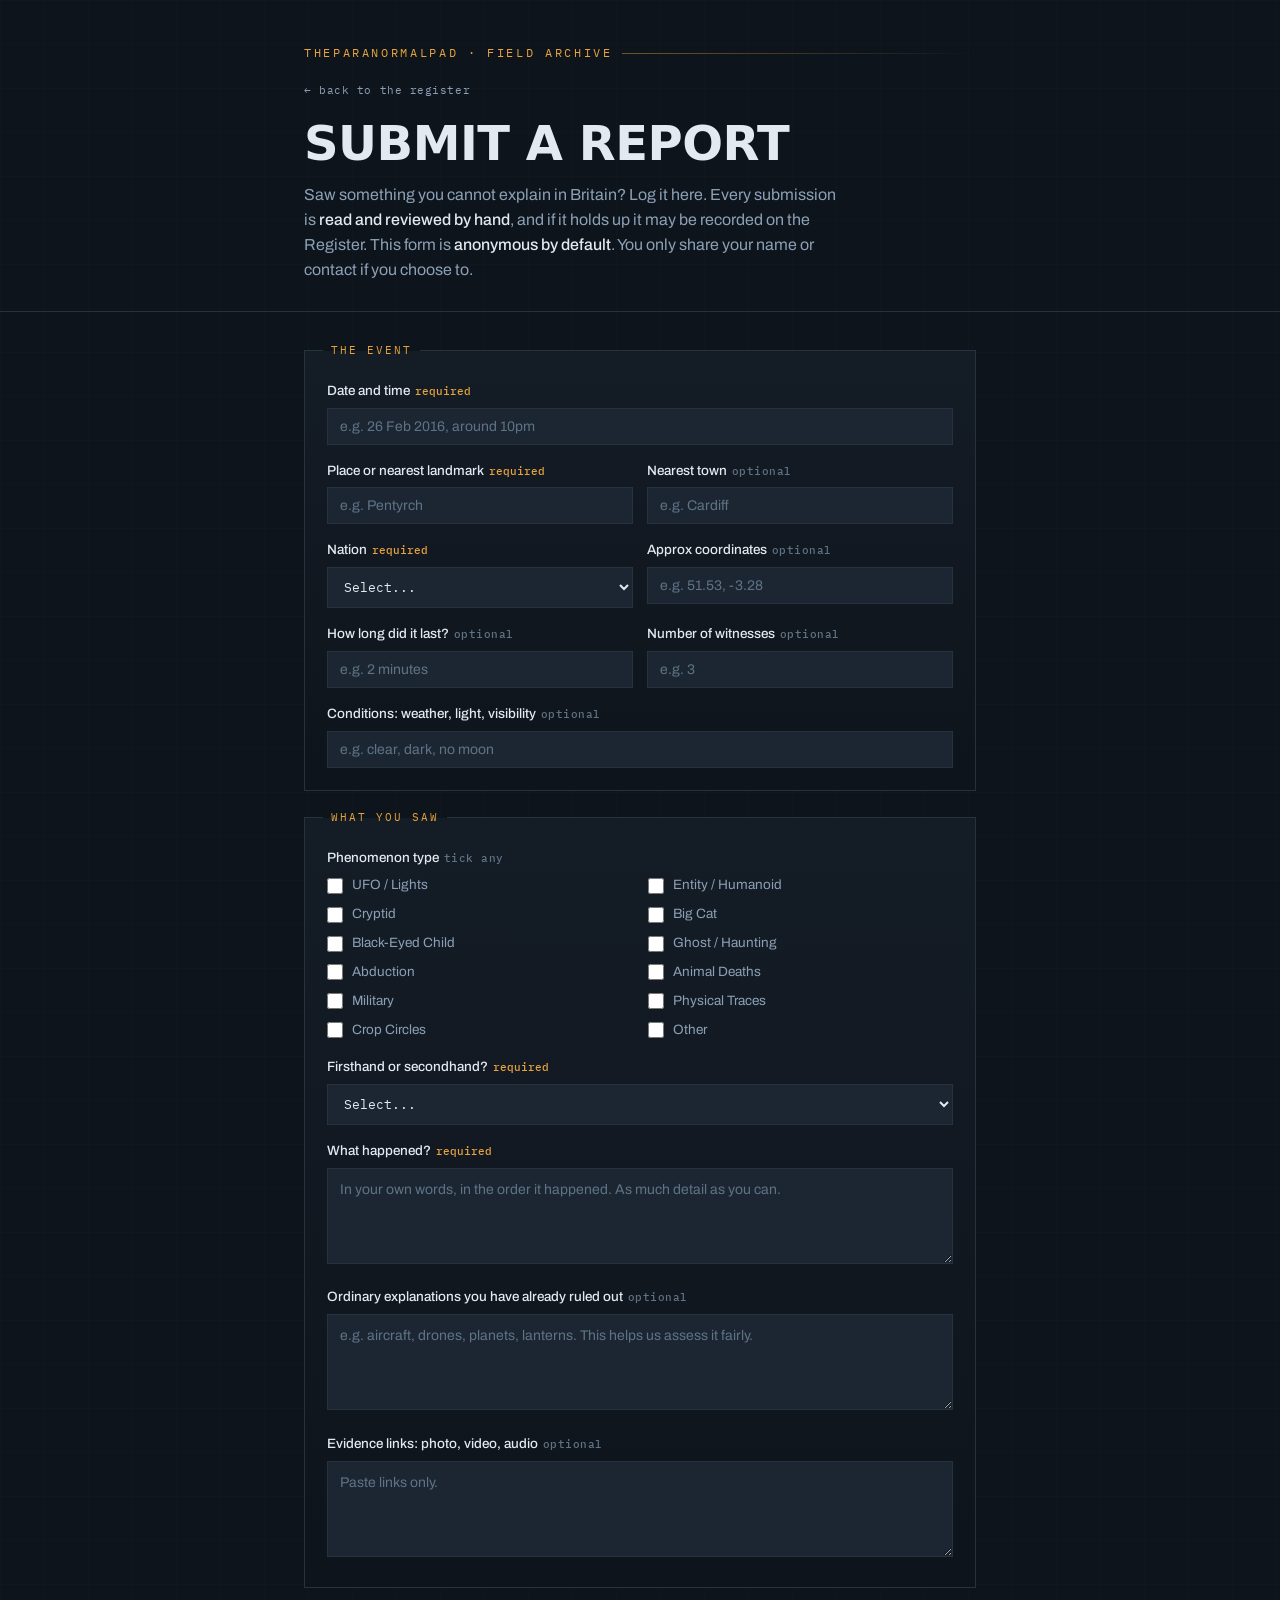
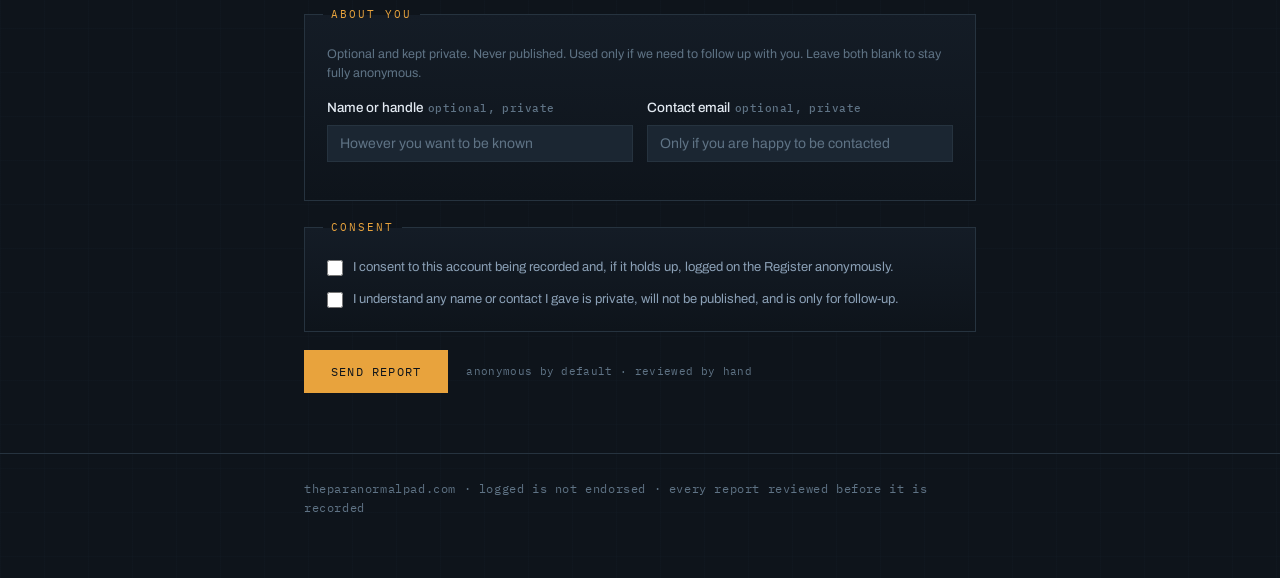
==== report.html @ 00988fc0 "Add public report intake form (report.html) Standalone Web3Forms-backed submission form matching the" ====
<!DOCTYPE html>
<html lang="en-GB">
<head>
<meta charset="UTF-8" />
<meta name="viewport" content="width=device-width, initial-scale=1.0" />
<title>Submit a Report · The British Hotspot Register</title>
<meta name="description" content="Report a British high-strangeness sighting or experience. Anonymous by default, reviewed by hand." />
<link rel="preconnect" href="https://fonts.googleapis.com" />
<link rel="preconnect" href="https://fonts.gstatic.com" crossorigin />
<link href="https://fonts.googleapis.com/css2?family=Archivo:wght@400;500;600&family=Archivo+Expanded:wght@600;700;800&family=IBM+Plex+Mono:wght@400;500&display=swap" rel="stylesheet" />
<style>
  :root{
    --ink:#0e141b; --ink-2:#141c26; --ink-3:#1b2632;
    --line:#26333f; --line-2:#33475a;
    --haze:#8ba0b6; --haze-dim:#5f7385; --paper:#e2e9f1;
    --amber:#e8a33d; --amber-soft:rgba(232,163,61,0.14); --amber-line:rgba(232,163,61,0.45);
    --err:#e06d5a;
    --disp:"Archivo Expanded",system-ui,sans-serif;
    --body:"Archivo",system-ui,sans-serif;
    --mono:"IBM Plex Mono",ui-monospace,monospace;
  }
  *{box-sizing:border-box;margin:0;padding:0}
  body{
    background:var(--ink);color:var(--paper);font-family:var(--body);font-size:16px;line-height:1.55;
    -webkit-font-smoothing:antialiased;
    background-image:linear-gradient(rgba(51,71,90,0.05) 1px,transparent 1px),linear-gradient(90deg,rgba(51,71,90,0.05) 1px,transparent 1px);
    background-size:44px 44px;
  }
  .wrap{max-width:720px;margin:0 auto;padding:0 24px}

  header{border-bottom:1px solid var(--line);padding:44px 0 28px}
  .eyebrow{font-family:var(--mono);font-size:12px;letter-spacing:0.22em;text-transform:uppercase;color:var(--amber);display:flex;gap:10px;align-items:center}
  .eyebrow::after{content:"";height:1px;flex:1;background:linear-gradient(90deg,var(--amber-line),transparent)}
  .back{font-family:var(--mono);font-size:11px;color:var(--haze);text-decoration:none;letter-spacing:0.05em}
  .back:hover{color:var(--amber)}
  h1{font-family:var(--disp);font-weight:800;font-size:clamp(1.9rem,5vw,3rem);line-height:1;letter-spacing:-0.01em;margin:18px 0 0;text-transform:uppercase}
  .lede{color:var(--haze);max-width:60ch;margin-top:16px}
  .lede b{color:var(--paper);font-weight:500}

  form{padding:30px 0 60px}
  fieldset{border:1px solid var(--line);background:linear-gradient(180deg,var(--ink-2),var(--ink));padding:22px;margin-bottom:18px}
  legend{font-family:var(--mono);font-size:11px;letter-spacing:0.18em;text-transform:uppercase;color:var(--amber);padding:0 8px;margin-left:-4px}
  .fnote{color:var(--haze-dim);font-size:12.5px;margin-bottom:16px;line-height:1.5}

  .field{margin-bottom:16px}
  .field:last-child{margin-bottom:0}
  label.q{display:block;font-size:13.5px;color:var(--paper);margin-bottom:6px;font-weight:500}
  label.q .req{color:var(--amber);font-family:var(--mono);font-size:11px;margin-left:5px}
  label.q .opt{color:var(--haze-dim);font-family:var(--mono);font-size:11px;margin-left:5px;letter-spacing:0.04em}

  input[type=text],input[type=email],select,textarea{
    width:100%;background:var(--ink-3);border:1px solid var(--line);color:var(--paper);
    font-family:var(--body);font-size:14px;padding:10px 12px;
  }
  textarea{resize:vertical;min-height:96px;line-height:1.55}
  input:focus,select:focus,textarea:focus{outline:none;border-color:var(--amber-line)}
  input::placeholder,textarea::placeholder{color:var(--haze-dim)}
  select{font-family:var(--mono);font-size:13px;cursor:pointer}

  .row{display:grid;grid-template-columns:1fr 1fr;gap:14px}
  @media (max-width:560px){.row{grid-template-columns:1fr}}

  .checks{display:grid;grid-template-columns:1fr 1fr;gap:8px 16px}
  @media (max-width:560px){.checks{grid-template-columns:1fr}}
  .check{display:flex;align-items:center;gap:9px;font-size:13.5px;color:var(--haze);cursor:pointer}
  .check input{width:16px;height:16px;accent-color:var(--amber);flex:none;cursor:pointer}

  .consent{display:flex;align-items:flex-start;gap:10px;font-size:13px;color:var(--haze);cursor:pointer;margin-bottom:12px;line-height:1.5}
  .consent:last-child{margin-bottom:0}
  .consent input{width:16px;height:16px;accent-color:var(--amber);flex:none;margin-top:2px;cursor:pointer}

  .hp{position:absolute;left:-9999px;opacity:0;height:0;overflow:hidden}

  .actions{display:flex;align-items:center;gap:18px;margin-top:8px}
  button{
    font-family:var(--mono);font-size:12px;letter-spacing:0.1em;text-transform:uppercase;
    color:var(--ink);background:var(--amber);border:1px solid var(--amber);
    padding:13px 26px;cursor:pointer;transition:opacity .15s;
  }
  button:hover{opacity:0.9}
  button:disabled{opacity:0.5;cursor:default}
  button:focus-visible{outline:2px solid var(--paper);outline-offset:2px}
  .privacy-line{font-family:var(--mono);font-size:11px;color:var(--haze-dim);letter-spacing:0.03em}

  .banner{padding:16px 18px;border:1px solid var(--line);margin-bottom:18px;font-size:14px;display:none}
  .banner.show{display:block}
  .banner.ok{border-color:var(--amber-line);background:var(--amber-soft);color:var(--paper)}
  .banner.bad{border-color:var(--err);color:var(--err)}
  .banner b{font-family:var(--disp);text-transform:uppercase;font-size:1.1rem;display:block;margin-bottom:4px;letter-spacing:-0.01em}

  footer{border-top:1px solid var(--line);padding:26px 0 60px;color:var(--haze-dim);font-size:12px;font-family:var(--mono);letter-spacing:0.05em}

  @media (prefers-reduced-motion:reduce){*{transition:none!important}}
</style>
</head>
<body>

<header>
  <div class="wrap">
    <div class="eyebrow">theparanormalpad · field archive</div>
    <div style="margin-top:14px"><a class="back" href="index.html">&#8592; back to the register</a></div>
    <h1>Submit a Report</h1>
    <p class="lede">Saw something you cannot explain in Britain? Log it here. Every submission is <b>read and reviewed by hand</b>, and if it holds up it may be recorded on the Register. This form is <b>anonymous by default</b>. You only share your name or contact if you choose to.</p>
  </div>
</header>

<div class="wrap">
  <div class="banner ok" id="ok"><b>Report received</b>Thank you. We review every submission by hand. If it is logged, you will find it on the Register. Nothing you sent is published without your consent.</div>
  <div class="banner bad" id="bad"><b>That did not send</b>Something went wrong. Please try again in a moment. If it keeps failing, the form may not be configured yet.</div>

  <form id="reportForm">
    <!-- Web3Forms hidden fields. Replace the access key with your own from web3forms.com -->
    <input type="hidden" name="access_key" value="0c4ab822-c9b4-4d9a-98ac-d7bcf8a784dd" />
    <input type="hidden" name="subject" value="New report - British Hotspot Register" />
    <input type="hidden" name="from_name" value="Hotspot Register intake" />
    <!-- honeypot: bots fill this, humans never see it -->
    <label class="hp">Leave this empty <input type="checkbox" name="botcheck" tabindex="-1" autocomplete="off" /></label>

    <fieldset>
      <legend>The event</legend>
      <div class="field">
        <label class="q" for="datetime">Date and time<span class="req">required</span></label>
        <input type="text" id="datetime" name="Date and time" placeholder="e.g. 26 Feb 2016, around 10pm" required />
      </div>
      <div class="row">
        <div class="field">
          <label class="q" for="place">Place or nearest landmark<span class="req">required</span></label>
          <input type="text" id="place" name="Place" placeholder="e.g. Pentyrch" required />
        </div>
        <div class="field">
          <label class="q" for="town">Nearest town<span class="opt">optional</span></label>
          <input type="text" id="town" name="Nearest town" placeholder="e.g. Cardiff" />
        </div>
      </div>
      <div class="row">
        <div class="field">
          <label class="q" for="nation">Nation<span class="req">required</span></label>
          <select id="nation" name="Nation" required>
            <option value="">Select...</option>
            <option>England</option><option>Scotland</option><option>Wales</option>
            <option>Northern Ireland</option><option>Other / at sea</option>
          </select>
        </div>
        <div class="field">
          <label class="q" for="coords">Approx coordinates<span class="opt">optional</span></label>
          <input type="text" id="coords" name="Coordinates" placeholder="e.g. 51.53, -3.28" />
        </div>
      </div>
      <div class="row">
        <div class="field">
          <label class="q" for="duration">How long did it last?<span class="opt">optional</span></label>
          <input type="text" id="duration" name="Duration" placeholder="e.g. 2 minutes" />
        </div>
        <div class="field">
          <label class="q" for="witnesses">Number of witnesses<span class="opt">optional</span></label>
          <input type="text" id="witnesses" name="Witnesses" placeholder="e.g. 3" />
        </div>
      </div>
      <div class="field">
        <label class="q" for="conditions">Conditions: weather, light, visibility<span class="opt">optional</span></label>
        <input type="text" id="conditions" name="Conditions" placeholder="e.g. clear, dark, no moon" />
      </div>
    </fieldset>

    <fieldset>
      <legend>What you saw</legend>
      <div class="field">
        <label class="q">Phenomenon type<span class="opt">tick any</span></label>
        <div class="checks">
          <label class="check"><input type="checkbox" name="phenomena" value="UFO / Lights" /> UFO / Lights</label>
          <label class="check"><input type="checkbox" name="phenomena" value="Entity / Humanoid" /> Entity / Humanoid</label>
          <label class="check"><input type="checkbox" name="phenomena" value="Cryptid" /> Cryptid</label>
          <label class="check"><input type="checkbox" name="phenomena" value="Big Cat" /> Big Cat</label>
          <label class="check"><input type="checkbox" name="phenomena" value="Black-Eyed Child" /> Black-Eyed Child</label>
          <label class="check"><input type="checkbox" name="phenomena" value="Ghost / Haunting" /> Ghost / Haunting</label>
          <label class="check"><input type="checkbox" name="phenomena" value="Abduction" /> Abduction</label>
          <label class="check"><input type="checkbox" name="phenomena" value="Animal Deaths" /> Animal Deaths</label>
          <label class="check"><input type="checkbox" name="phenomena" value="Military" /> Military</label>
          <label class="check"><input type="checkbox" name="phenomena" value="Physical Traces" /> Physical Traces</label>
          <label class="check"><input type="checkbox" name="phenomena" value="Crop Circles" /> Crop Circles</label>
          <label class="check"><input type="checkbox" name="phenomena" value="Other" /> Other</label>
        </div>
      </div>
      <div class="field">
        <label class="q" for="account_type">Firsthand or secondhand?<span class="req">required</span></label>
        <select id="account_type" name="Account type" required>
          <option value="">Select...</option>
          <option>Firsthand (I witnessed it)</option>
          <option>Secondhand (I heard or read it)</option>
          <option>Historical</option>
        </select>
      </div>
      <div class="field">
        <label class="q" for="account">What happened?<span class="req">required</span></label>
        <textarea id="account" name="Account" placeholder="In your own words, in the order it happened. As much detail as you can." required></textarea>
      </div>
      <div class="field">
        <label class="q" for="ruledout">Ordinary explanations you have already ruled out<span class="opt">optional</span></label>
        <textarea id="ruledout" name="Ruled out" placeholder="e.g. aircraft, drones, planets, lanterns. This helps us assess it fairly."></textarea>
      </div>
      <div class="field">
        <label class="q" for="evidence">Evidence links: photo, video, audio<span class="opt">optional</span></label>
        <textarea id="evidence" name="Evidence" placeholder="Paste links only."></textarea>
      </div>
    </fieldset>

    <fieldset>
      <legend>About you</legend>
      <p class="fnote">Optional and kept private. Never published. Used only if we need to follow up with you. Leave both blank to stay fully anonymous.</p>
      <div class="row">
        <div class="field">
          <label class="q" for="name">Name or handle<span class="opt">optional, private</span></label>
          <input type="text" id="name" name="Name or handle" placeholder="However you want to be known" />
        </div>
        <div class="field">
          <label class="q" for="email">Contact email<span class="opt">optional, private</span></label>
          <input type="email" id="email" name="Contact email" placeholder="Only if you are happy to be contacted" />
        </div>
      </div>
    </fieldset>

    <fieldset>
      <legend>Consent</legend>
      <label class="consent"><input type="checkbox" name="Consent to log" value="Yes" required /> I consent to this account being recorded and, if it holds up, logged on the Register anonymously.</label>
      <label class="consent"><input type="checkbox" name="Understands private" value="Yes" required /> I understand any name or contact I gave is private, will not be published, and is only for follow-up.</label>
    </fieldset>

    <div class="actions">
      <button type="submit" id="submitBtn">Send report</button>
      <span class="privacy-line">anonymous by default · reviewed by hand</span>
    </div>
  </form>
</div>

<footer>
  <div class="wrap">theparanormalpad.com · logged is not endorsed · every report reviewed before it is recorded</div>
</footer>

<script>
const form = document.getElementById("reportForm");
const ok = document.getElementById("ok");
const bad = document.getElementById("bad");
const btn = document.getElementById("submitBtn");

form.addEventListener("submit", async (e)=>{
  e.preventDefault();
  ok.classList.remove("show"); bad.classList.remove("show");

  // build a clean JSON payload; join the phenomena checkboxes into one readable line
  const fd = new FormData(form);
  const phenomena = fd.getAll("phenomena");
  const payload = {};
  for (const [k,v] of fd.entries()){ if(k!=="phenomena") payload[k]=v; }
  payload["Phenomena"] = phenomena.length ? phenomena.join(", ") : "(none ticked)";

  btn.disabled = true; btn.textContent = "Sending...";
  try{
    const res = await fetch("https://api.web3forms.com/submit",{
      method:"POST",
      headers:{ "Content-Type":"application/json", "Accept":"application/json" },
      body: JSON.stringify(payload)
    });
    const data = await res.json();
    if(data.success){
      form.style.display = "none";
      ok.classList.add("show");
      ok.scrollIntoView({behavior:"smooth", block:"center"});
    } else {
      throw new Error(data.message || "failed");
    }
  } catch(err){
    bad.classList.add("show");
    bad.scrollIntoView({behavior:"smooth", block:"center"});
    btn.disabled = false; btn.textContent = "Send report";
  }
});
</script>
</body>
</html>
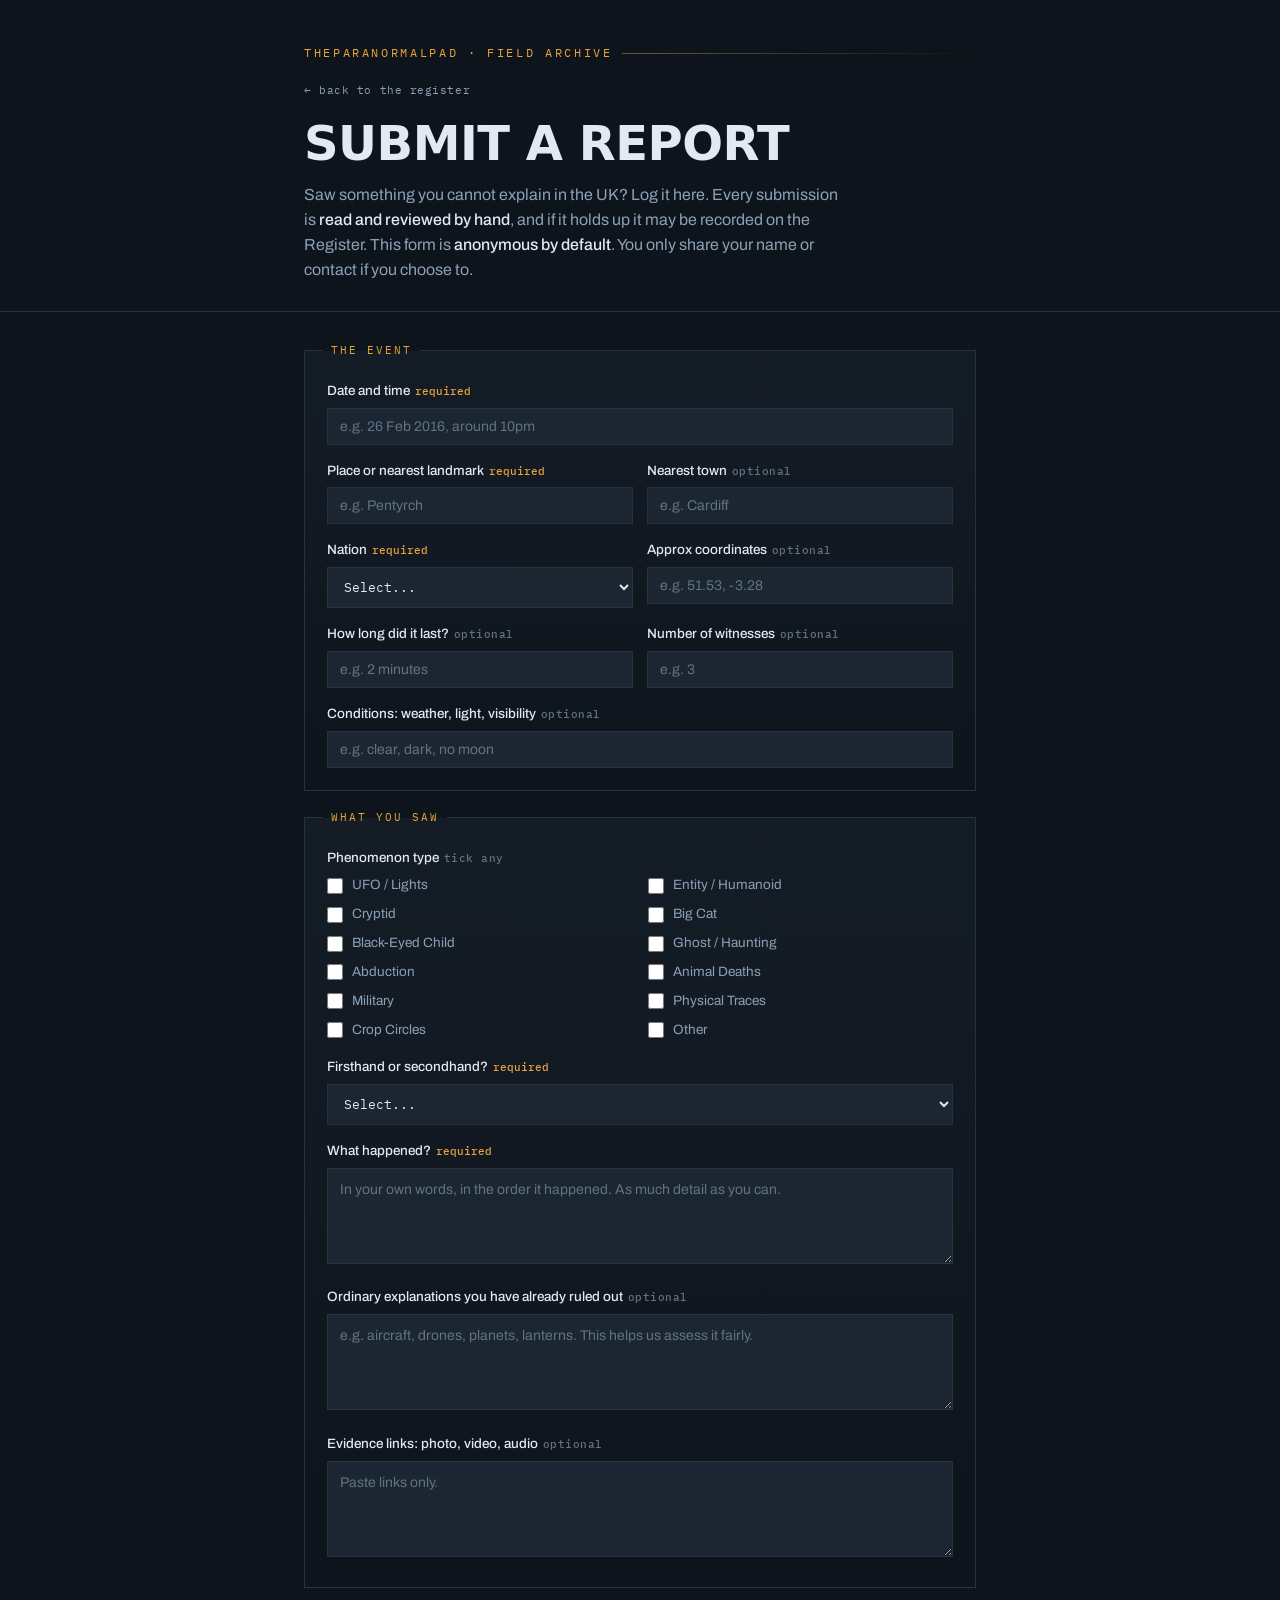
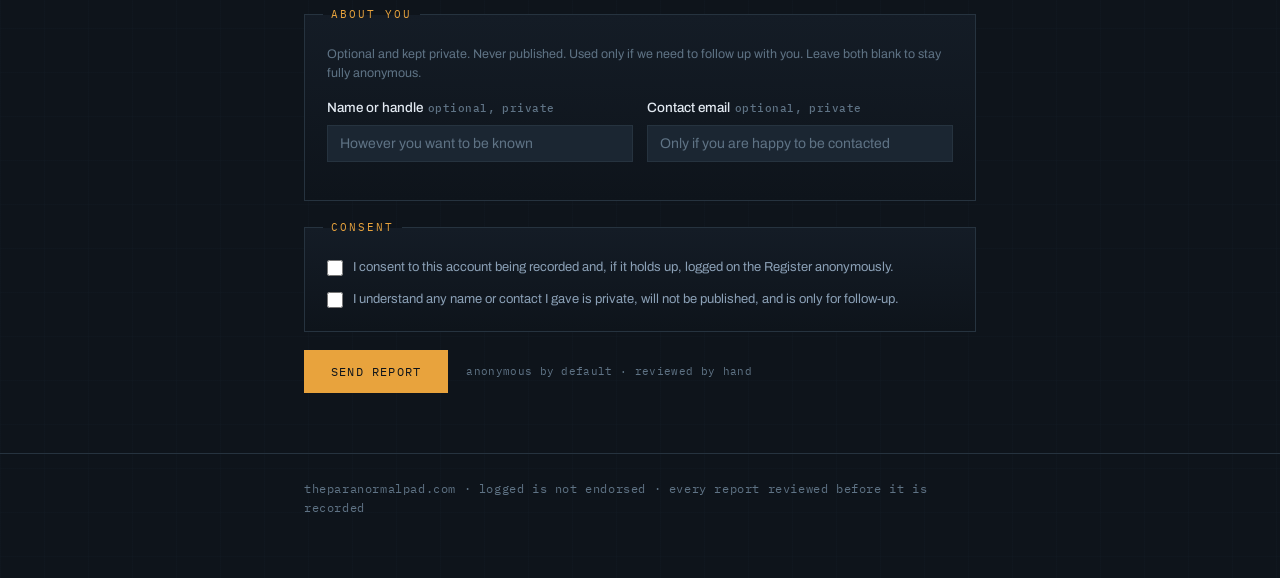
==== commit aad018d0: "Rebrand: The British Hotspot Register -> The UK Hotspot Register Renames the project across every fi" ====
--- a/report.html
+++ b/report.html
@@ -3,8 +3,8 @@
 <head>
 <meta charset="UTF-8" />
 <meta name="viewport" content="width=device-width, initial-scale=1.0" />
-<title>Submit a Report · The British Hotspot Register</title>
-<meta name="description" content="Report a British high-strangeness sighting or experience. Anonymous by default, reviewed by hand." />
+<title>Submit a Report · The UK Hotspot Register</title>
+<meta name="description" content="Report a UK high-strangeness sighting or experience. Anonymous by default, reviewed by hand." />
 <link rel="preconnect" href="https://fonts.googleapis.com" />
 <link rel="preconnect" href="https://fonts.gstatic.com" crossorigin />
 <link href="https://fonts.googleapis.com/css2?family=Archivo:wght@400;500;600&family=Archivo+Expanded:wght@600;700;800&family=IBM+Plex+Mono:wght@400;500&display=swap" rel="stylesheet" />
@@ -100,7 +100,7 @@
     <div class="eyebrow">theparanormalpad · field archive</div>
     <div style="margin-top:14px"><a class="back" href="index.html">&#8592; back to the register</a></div>
     <h1>Submit a Report</h1>
-    <p class="lede">Saw something you cannot explain in Britain? Log it here. Every submission is <b>read and reviewed by hand</b>, and if it holds up it may be recorded on the Register. This form is <b>anonymous by default</b>. You only share your name or contact if you choose to.</p>
+    <p class="lede">Saw something you cannot explain in the UK? Log it here. Every submission is <b>read and reviewed by hand</b>, and if it holds up it may be recorded on the Register. This form is <b>anonymous by default</b>. You only share your name or contact if you choose to.</p>
   </div>
 </header>
 
@@ -111,7 +111,7 @@
   <form id="reportForm">
     <!-- Web3Forms hidden fields. Replace the access key with your own from web3forms.com -->
     <input type="hidden" name="access_key" value="0c4ab822-c9b4-4d9a-98ac-d7bcf8a784dd" />
-    <input type="hidden" name="subject" value="New report - British Hotspot Register" />
+    <input type="hidden" name="subject" value="New report - UK Hotspot Register" />
     <input type="hidden" name="from_name" value="Hotspot Register intake" />
     <!-- honeypot: bots fill this, humans never see it -->
     <label class="hp">Leave this empty <input type="checkbox" name="botcheck" tabindex="-1" autocomplete="off" /></label>
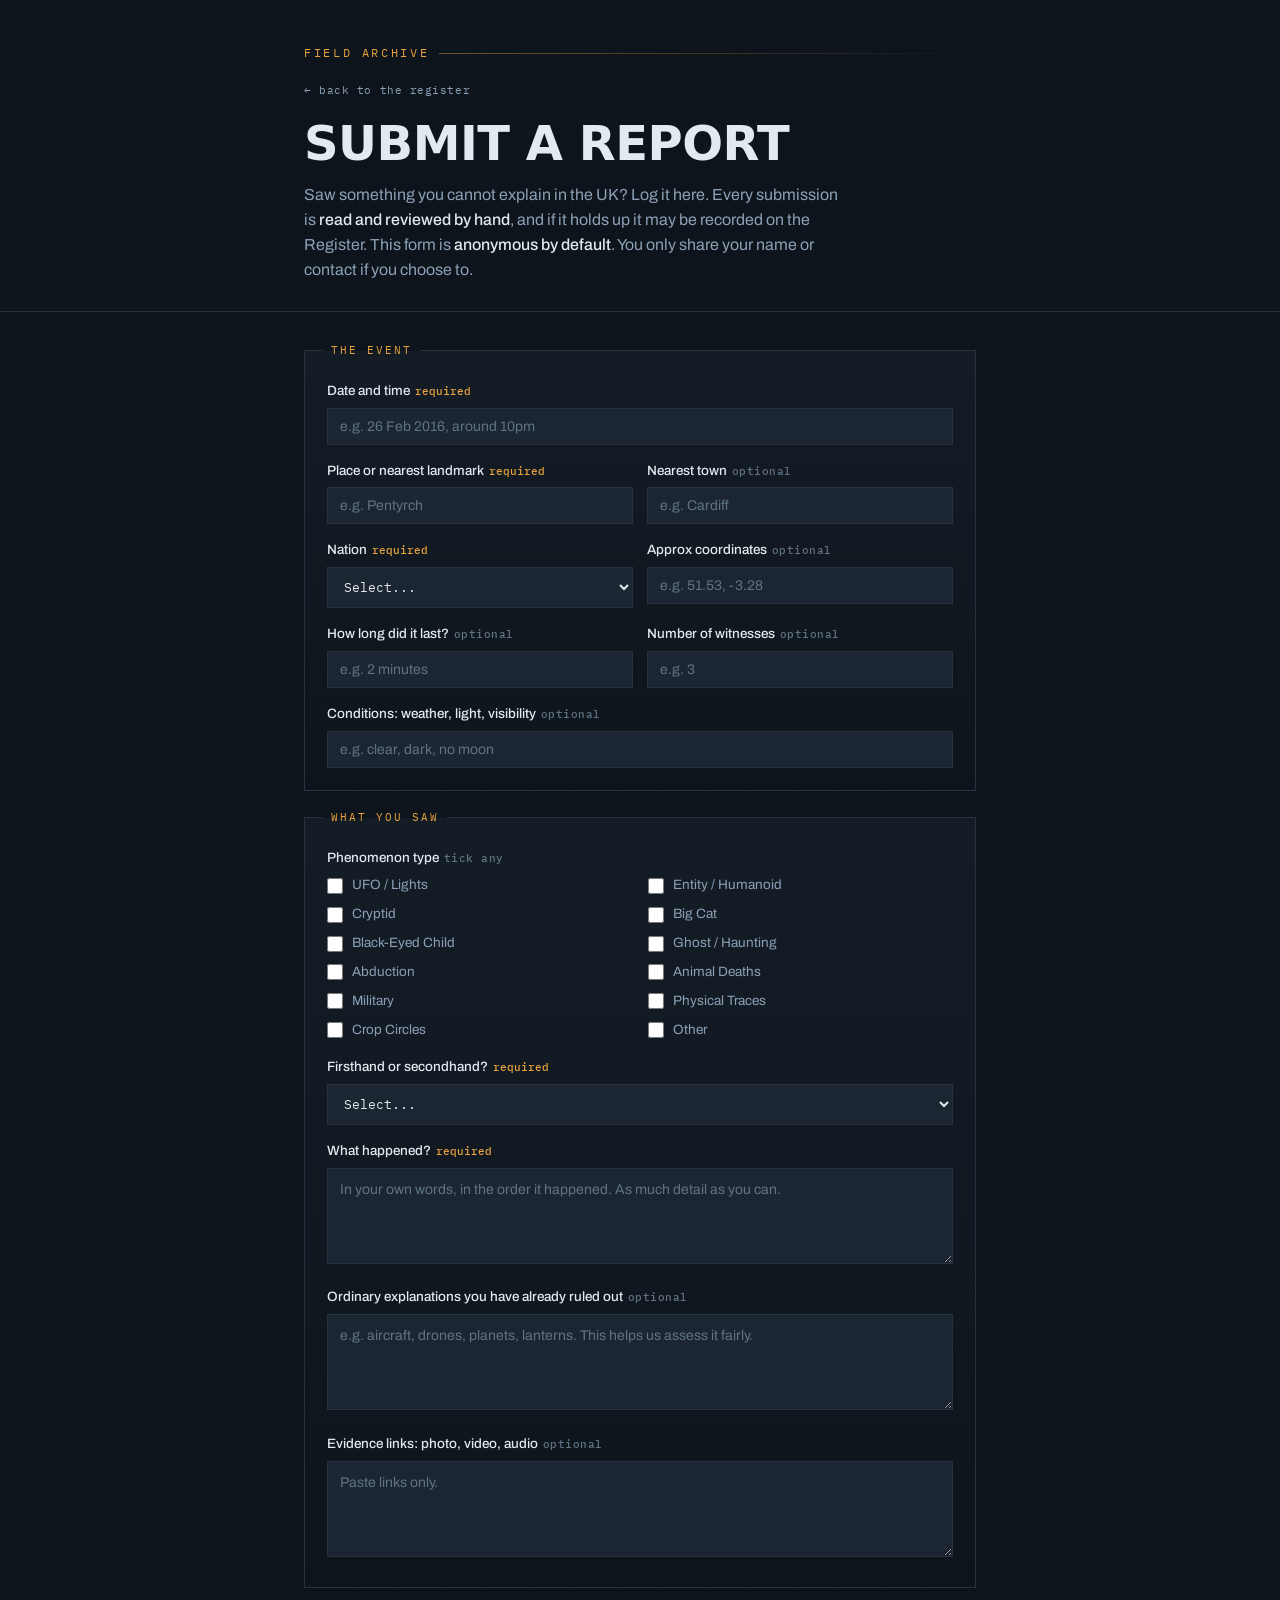
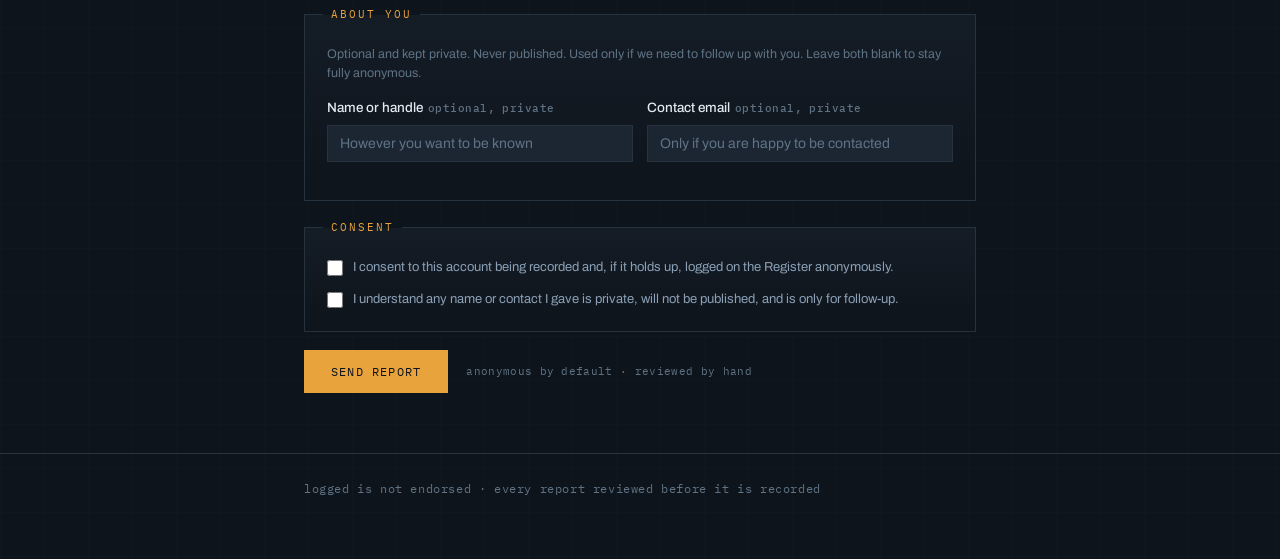
==== commit 82242b16: "Remove all references to theparanormalpad The site is no longer positioned as part of theparanormalp" ====
--- a/report.html
+++ b/report.html
@@ -97,7 +97,7 @@
 
 <header>
   <div class="wrap">
-    <div class="eyebrow">theparanormalpad · field archive</div>
+    <div class="eyebrow">field archive</div>
     <div style="margin-top:14px"><a class="back" href="index.html">&#8592; back to the register</a></div>
     <h1>Submit a Report</h1>
     <p class="lede">Saw something you cannot explain in the UK? Log it here. Every submission is <b>read and reviewed by hand</b>, and if it holds up it may be recorded on the Register. This form is <b>anonymous by default</b>. You only share your name or contact if you choose to.</p>
@@ -233,7 +233,7 @@
 </div>
 
 <footer>
-  <div class="wrap">theparanormalpad.com · logged is not endorsed · every report reviewed before it is recorded</div>
+  <div class="wrap">logged is not endorsed · every report reviewed before it is recorded</div>
 </footer>
 
 <script>
